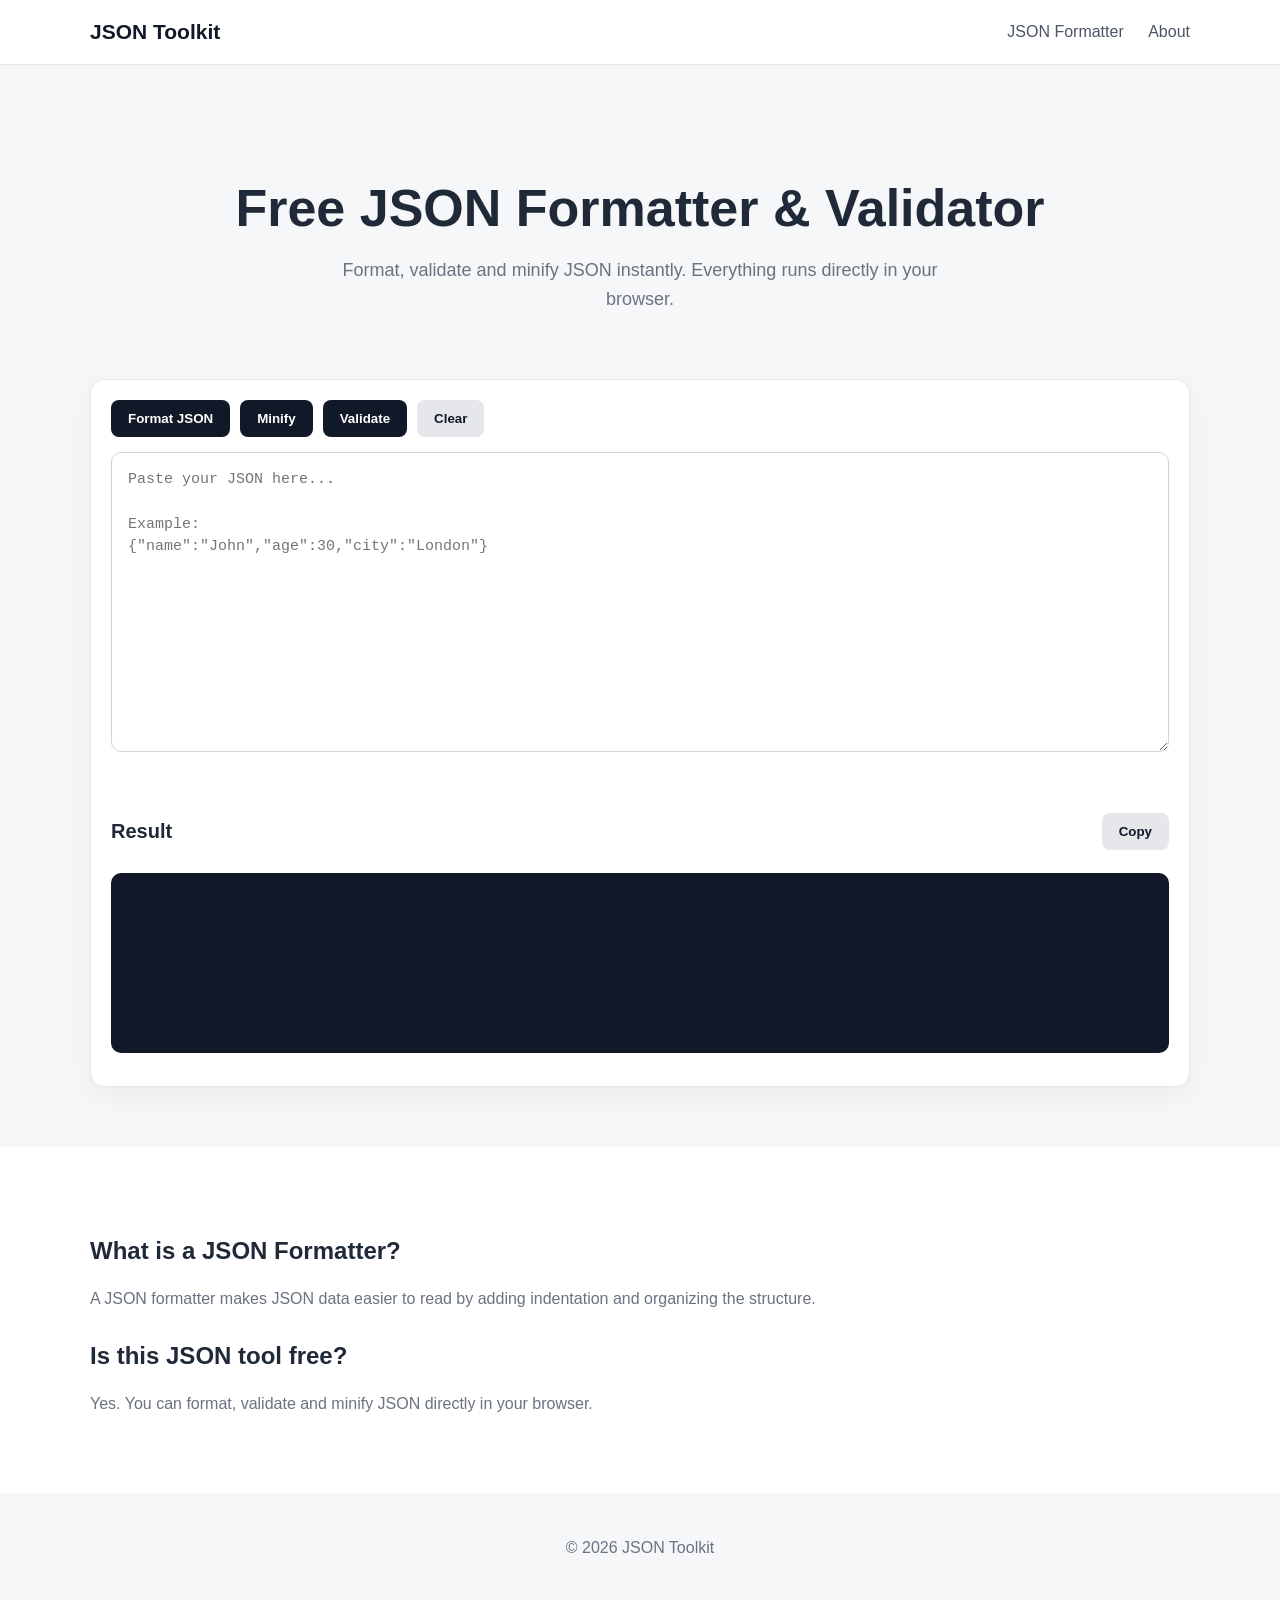
==== index.html @ 7b1dfd8b "إضافة ملفات الموقع الأساسية" ====
<!DOCTYPE html>
<html lang="en">
<head>
    <meta charset="UTF-8">
    <meta name="viewport" content="width=device-width, initial-scale=1.0">

    <title>JSON Toolkit - Format, Validate & Minify JSON</title>
    <meta name="description" content="Free online JSON formatter, validator and minifier. Format, validate and compress JSON instantly in your browser.">

    <link rel="stylesheet" href="style.css">
</head>

<body>

<header class="header">
    <div class="container nav">
        <a href="index.html" class="logo">JSON Toolkit</a>

        <nav>
            <a href="#formatter">JSON Formatter</a>
            <a href="#about">About</a>
        </nav>
    </div>
</header>

<main>

<section class="hero">
    <div class="container">
        <h1>Free JSON Formatter & Validator</h1>

        <p>
            Format, validate and minify JSON instantly.
            Everything runs directly in your browser.
        </p>
    </div>
</section>

<section id="formatter" class="tool-section">
    <div class="container">

        <div class="tool-card">

            <div class="toolbar">
                <button id="formatBtn">Format JSON</button>
                <button id="minifyBtn">Minify</button>
                <button id="validateBtn">Validate</button>
                <button id="clearBtn" class="secondary">Clear</button>
            </div>

            <textarea
                id="jsonInput"
                placeholder='Paste your JSON here...

Example:
{"name":"John","age":30,"city":"London"}'
            ></textarea>

            <div id="status" class="status"></div>

            <div class="output-header">
                <h2>Result</h2>
                <button id="copyBtn" class="secondary">Copy</button>
            </div>

            <pre id="output"></pre>

        </div>

    </div>
</section>

<section id="about" class="info-section">
    <div class="container">

        <h2>What is a JSON Formatter?</h2>

        <p>
            A JSON formatter makes JSON data easier to read by adding
            indentation and organizing the structure.
        </p>

        <h2>Is this JSON tool free?</h2>

        <p>
            Yes. You can format, validate and minify JSON directly
            in your browser.
        </p>

    </div>
</section>

</main>

<footer>
    <div class="container">
        <p>© 2026 JSON Toolkit</p>
    </div>
</footer>

<script src="script.js"></script>

</body>
</html>
---- style.css ----
* {
    box-sizing: border-box;
}

body {
    margin: 0;
    font-family: Arial, sans-serif;
    background: #f6f7f9;
    color: #1f2937;
}

.container {
    width: min(1100px, 92%);
    margin: auto;
}

.header {
    background: #ffffff;
    border-bottom: 1px solid #e5e7eb;
}

.nav {
    height: 64px;
    display: flex;
    align-items: center;
    justify-content: space-between;
}

.logo {
    font-size: 21px;
    font-weight: bold;
    color: #111827;
    text-decoration: none;
}

nav a {
    margin-left: 20px;
    color: #4b5563;
    text-decoration: none;
}

.hero {
    text-align: center;
    padding: 70px 20px 45px;
}

.hero h1 {
    font-size: clamp(32px, 5vw, 52px);
    margin-bottom: 18px;
}

.hero p {
    max-width: 650px;
    margin: auto;
    color: #6b7280;
    font-size: 18px;
    line-height: 1.6;
}

.tool-section {
    padding: 20px 0 60px;
}

.tool-card {
    background: white;
    border: 1px solid #e5e7eb;
    border-radius: 14px;
    padding: 20px;
    box-shadow: 0 8px 30px rgba(0,0,0,0.05);
}

.toolbar {
    display: flex;
    flex-wrap: wrap;
    gap: 10px;
    margin-bottom: 15px;
}

button {
    border: 0;
    border-radius: 8px;
    padding: 11px 17px;
    cursor: pointer;
    background: #111827;
    color: white;
    font-weight: 600;
}

button:hover {
    opacity: 0.85;
}

button.secondary {
    background: #e5e7eb;
    color: #111827;
}

textarea {
    width: 100%;
    min-height: 300px;
    resize: vertical;
    border: 1px solid #d1d5db;
    border-radius: 10px;
    padding: 16px;
    font-family: monospace;
    font-size: 15px;
    line-height: 1.5;
    outline: none;
}

textarea:focus {
    border-color: #6b7280;
}

.status {
    min-height: 24px;
    margin: 12px 0;
    font-weight: 600;
}

.output-header {
    display: flex;
    align-items: center;
    justify-content: space-between;
}

.output-header h2 {
    font-size: 20px;
}

pre {
    min-height: 180px;
    overflow: auto;
    background: #111827;
    color: #f9fafb;
    padding: 18px;
    border-radius: 10px;
    white-space: pre-wrap;
    word-break: break-word;
}

.info-section {
    background: white;
    padding: 60px 0;
}

.info-section h2 {
    margin-top: 30px;
}

.info-section p {
    color: #6b7280;
    line-height: 1.7;
}

footer {
    padding: 30px 0;
    text-align: center;
    color: #6b7280;
}

@media (max-width: 600px) {

    .nav {
        height: auto;
        padding: 18px 0;
        align-items: flex-start;
        gap: 15px;
    }

    nav {
        display: none;
    }

    .hero {
        padding-top: 45px;
    }

    .tool-card {
        padding: 14px;
    }

    button {
        flex: 1;
    }
}
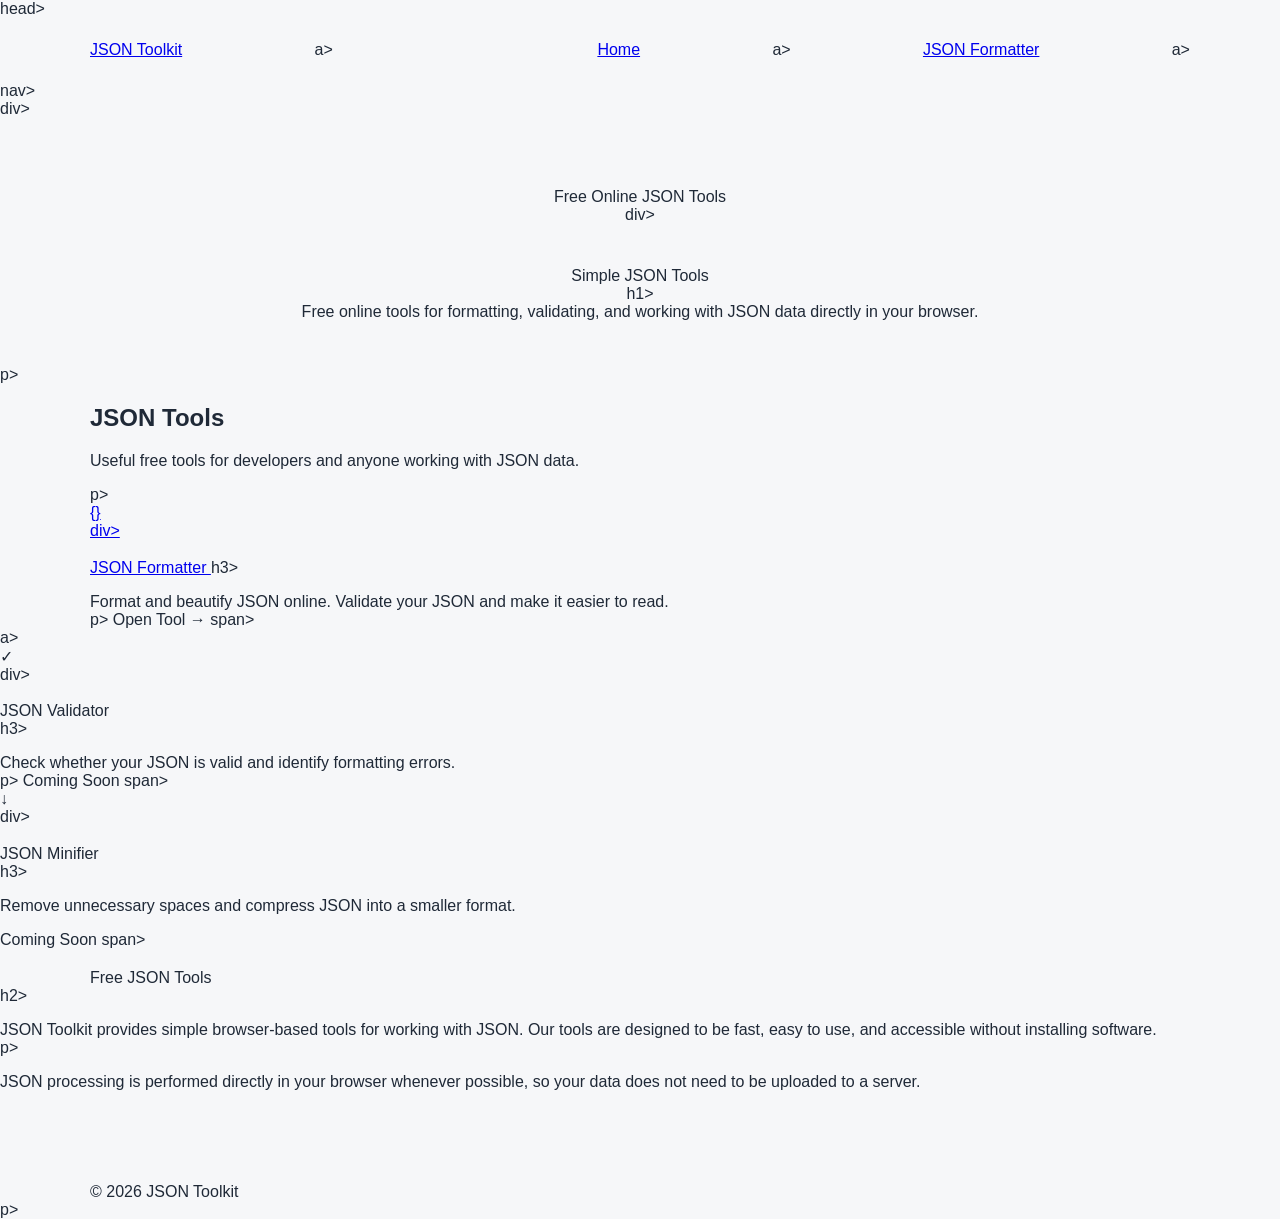
==== commit f0ec07a7: "Update index.html" ====
--- a/index.html
+++ b/index.html
@@ -1,104 +1,190 @@
 <!DOCTYPE html>
 <html lang="en">
-<head>
-    <meta charset="UTF-8">
-    <meta name="viewport" content="width=device-width, initial-scale=1.0">
+    <head></head>
+        <meta charset="UTF-8">
+            <meta name="viewport" content="width=device-width, initial-scale=1.0">
 
-    <title>JSON Toolkit - Format, Validate & Minify JSON</title>
-    <meta name="description" content="Free online JSON formatter, validator and minifier. Format, validate and compress JSON instantly in your browser.">
+        <title>JSON Toolkit - Free Online JSON Tools</title></title>
 
-    <link rel="stylesheet" href="style.css">
-</head>
+        <meta name="description"
+                      content="Free online JSON tools to format, validate, and work with JSON data directly in your browser.">
 
-<body>
+        <meta name="robots" content="index, follow">
 
-<header class="header">
-    <div class="container nav">
-        <a href="index.html" class="logo">JSON Toolkit</a>
+        <link rel="canonical"
+                      href="https://hhgg44hg-art.github.io/json-toolkit/">
 
-        <nav>
-            <a href="#formatter">JSON Formatter</a>
-            <a href="#about">About</a>
-        </nav>
-    </div>
+        <link rel="stylesheet" href="style.css">
+</html>head>
+
+<body></body>
+
+<header class="site-header">
+        <div class="container nav">
+
+                    <a class="brand" href="./">
+                                    JSON Toolkit
+                    </a>a>
+
+                    <nav></nav>
+                                <a href="./">Home</a>a>
+                        <a href="json-formatter/">JSON Formatter</a>a>
+        </div>nav>
+
+</header>div>
 </header>
 
-<main>
+<main></main>
 
 <section class="hero">
-    <div class="container">
-        <h1>Free JSON Formatter & Validator</h1>
 
-        <p>
-            Format, validate and minify JSON instantly.
-            Everything runs directly in your browser.
-        </p>
-    </div>
+        <div class="container">
+
+                    <div class="badge">
+                                    Free Online JSON Tools
+                    </div>div>
+
+                    <h1></h1>
+                                Simple JSON Tools
+        </div>h1>
+
+            <p></p>
+                        Free online tools for formatting, validating,
+                and working with JSON data directly in your browser.
+</section>p>
+
+</div>
+
 </section>
 
-<section id="formatter" class="tool-section">
-    <div class="container">
 
-        <div class="tool-card">
+<section class="tools-section">
 
-            <div class="toolbar">
-                <button id="formatBtn">Format JSON</button>
-                <button id="minifyBtn">Minify</button>
-                <button id="validateBtn">Validate</button>
-                <button id="clearBtn" class="secondary">Clear</button>
-            </div>
+        <div class="container">
 
-            <textarea
-                id="jsonInput"
-                placeholder='Paste your JSON here...
+                    <h2>JSON Tools</h2></h2>
 
-Example:
-{"name":"John","age":30,"city":"London"}'
-            ></textarea>
+                    <p class="section-description">
+                                    Useful free tools for developers and anyone
+                                    working with JSON data.
+                    </p>p>
 
-            <div id="status" class="status"></div>
+                    <div class="tools-grid">
 
-            <div class="output-header">
-                <h2>Result</h2>
-                <button id="copyBtn" class="secondary">Copy</button>
-            </div>
+                                    <a class="tool-link" href="json-formatter/">
 
-            <pre id="output"></pre>
+                                                        <div class="tool-icon">
+                                                                                {}
+                                                        </div>div>
 
-        </div>
+                                                        <h3></h3>
+                                                                            JSON Formatter
+                                    </a>h3>
 
-    </div>
+                                        <p></p>
+                                                            Format and beautify JSON online.
+                                            Validate your JSON and make it easier to read.
+                    </div>p>
+
+                            <span class="tool-button">
+                                                    Open Tool →
+                            </span>span>
+
+        </div>a>
+
+
+                <div class="tool-link disabled">
+
+                                    <div class="tool-icon">
+                                                            ✓
+                                    </div>div>
+
+                                    <h3></h3>
+                                                        JSON Validator
+                </div>h3>
+
+                    <p></p>
+                                        Check whether your JSON is valid
+                        and identify formatting errors.
+</section>p>
+
+                <span class="coming-soon">
+                                        Coming Soon
+                </span>span>
+
+</div>
+
+
+            <div class="tool-link disabled">
+
+                                <div class="tool-icon">
+                                                        ↓
+                                </div>div>
+
+                                <h3></h3>
+                                                    JSON Minifier
+            </div>h3>
+
+                            <p></p>
+                                                Remove unnecessary spaces and
+                                                                    compress JSON into a smaller format.
+</p>
+
+                <span class="coming-soon">
+                                        Coming Soon
+                </span>span>
+
+</div>
+
+</div>
+
+</div>
+
 </section>
 
-<section id="about" class="info-section">
-    <div class="container">
 
-        <h2>What is a JSON Formatter?</h2>
+<section class="about-section">
 
-        <p>
-            A JSON formatter makes JSON data easier to read by adding
-            indentation and organizing the structure.
-        </p>
+        <div class="container">
 
-        <h2>Is this JSON tool free?</h2>
+                    <h2></h2>
+                                Free JSON Tools
+        </div>h2>
 
-        <p>
-            Yes. You can format, validate and minify JSON directly
-            in your browser.
-        </p>
+            <p></p>
+                        JSON Toolkit provides simple browser-based tools
+                for working with JSON. Our tools are designed to
+                be fast, easy to use, and accessible without
+                installing software.
+</section>p>
 
-    </div>
+        <p></p>
+                    JSON processing is performed directly in your
+                                browser whenever possible, so your data does not
+                                            need to be uploaded to a server.
+</p>
+
+</div>
+
 </section>
 
 </main>
 
-<footer>
+
+<footer></footer>
+
     <div class="container">
-        <p>© 2026 JSON Toolkit</p>
-    </div>
+
+                <p></p>
+                            © 2026 JSON Toolkit
+    </div>p>
+
+</div>
+
 </footer>
+
 
 <script src="script.js"></script>
 
 </body>
-</html>+</html>
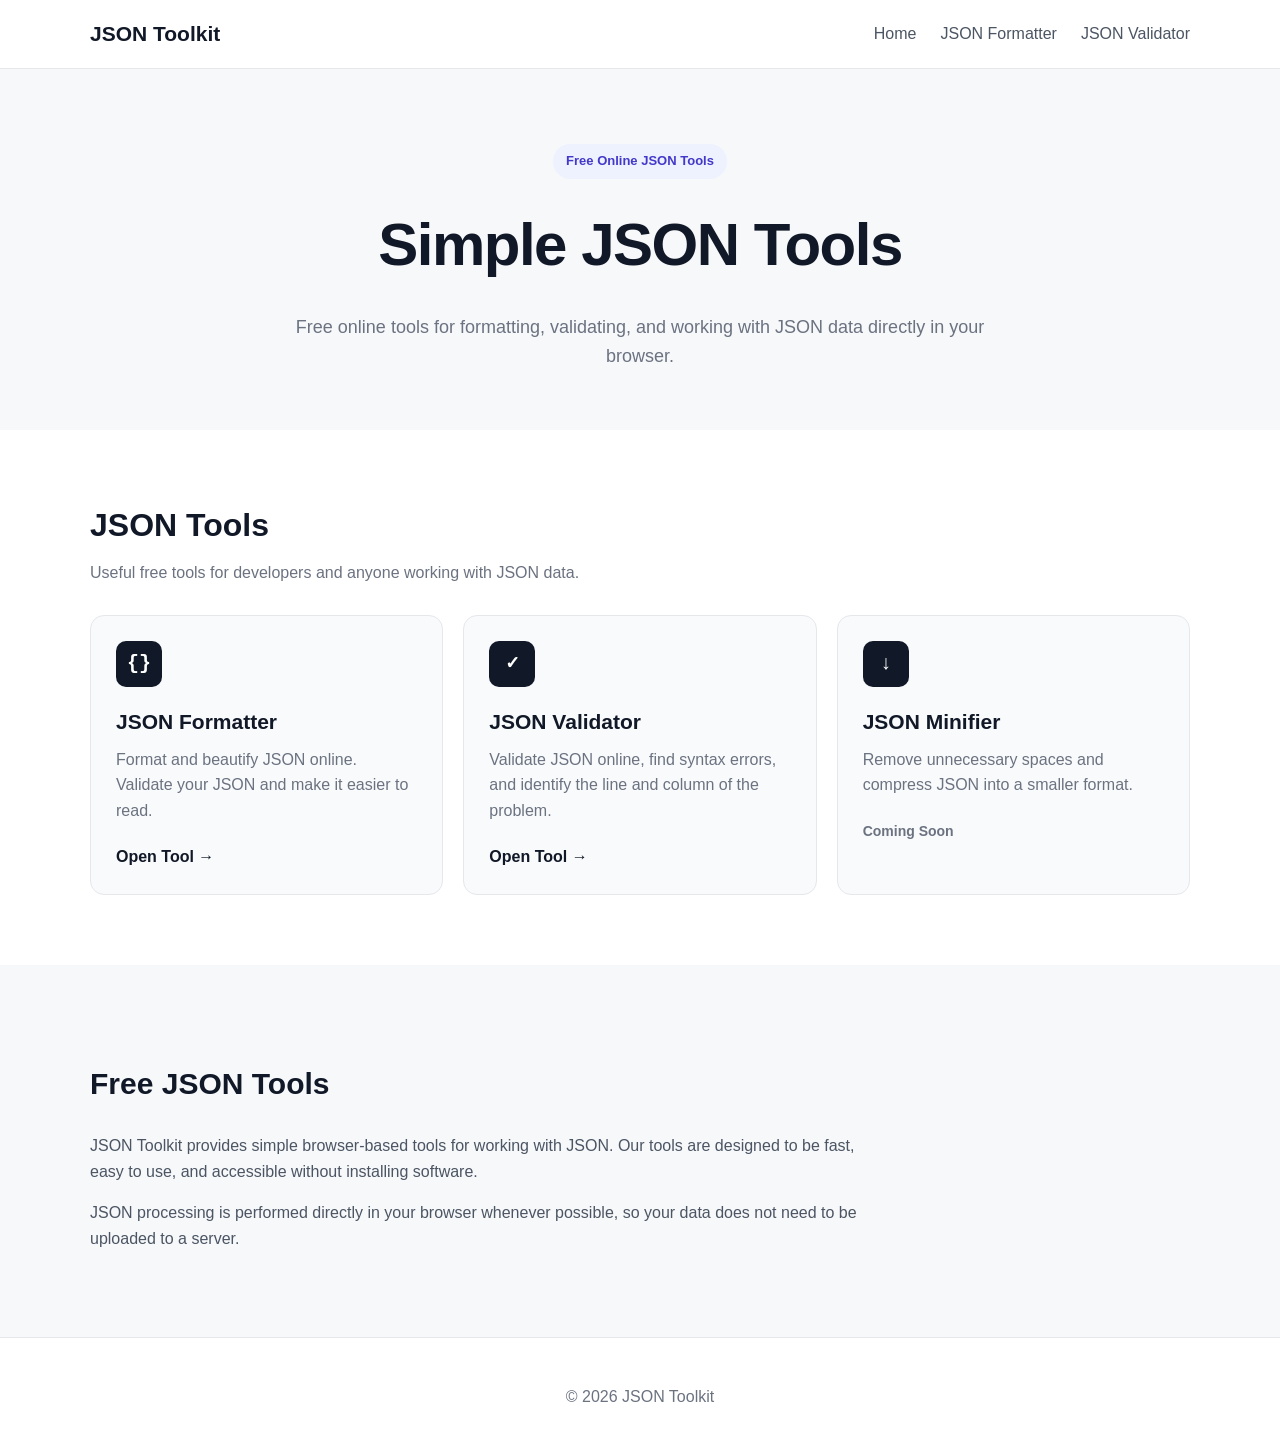
==== commit 2e6e3065: "index.html" ====
--- a/index.html
+++ b/index.html
@@ -1,185 +1,200 @@
 <!DOCTYPE html>
 <html lang="en">
-    <head></head>
-        <meta charset="UTF-8">
-            <meta name="viewport" content="width=device-width, initial-scale=1.0">
-
-        <title>JSON Toolkit - Free Online JSON Tools</title></title>
-
-        <meta name="description"
-                      content="Free online JSON tools to format, validate, and work with JSON data directly in your browser.">
-
-        <meta name="robots" content="index, follow">
-
-        <link rel="canonical"
-                      href="https://hhgg44hg-art.github.io/json-toolkit/">
-
-        <link rel="stylesheet" href="style.css">
-</html>head>
-
-<body></body>
+<head>
+    <meta charset="UTF-8">
+    <meta name="viewport" content="width=device-width, initial-scale=1.0">
+
+    <title>JSON Toolkit - Free Online JSON Tools</title>
+
+    <meta name="description"
+          content="Free online JSON tools to format, validate, and work with JSON data directly in your browser.">
+
+    <meta name="robots" content="index, follow">
+
+    <link rel="canonical"
+          href="https://hhgg44hg-art.github.io/json-toolkit/">
+
+    <link rel="stylesheet" href="style.css">
+</head>
+
+<body>
 
 <header class="site-header">
-        <div class="container nav">
-
-                    <a class="brand" href="./">
-                                    JSON Toolkit
-                    </a>a>
-
-                    <nav></nav>
-                                <a href="./">Home</a>a>
-                        <a href="json-formatter/">JSON Formatter</a>a>
-        </div>nav>
-
-</header>div>
+
+    <div class="container nav">
+
+        <a class="brand" href="./">
+            JSON Toolkit
+        </a>
+
+        <nav>
+            <a href="./">Home</a>
+            <a href="json-formatter/">JSON Formatter</a>
+            <a href="json-validator/">JSON Validator</a>
+        </nav>
+
+    </div>
+
 </header>
 
-<main></main>
+
+<main>
 
 <section class="hero">
 
-        <div class="container">
-
-                    <div class="badge">
-                                    Free Online JSON Tools
-                    </div>div>
-
-                    <h1></h1>
-                                Simple JSON Tools
-        </div>h1>
-
-            <p></p>
-                        Free online tools for formatting, validating,
-                and working with JSON data directly in your browser.
-</section>p>
-
-</div>
+    <div class="container">
+
+        <div class="badge">
+            Free Online JSON Tools
+        </div>
+
+        <h1>
+            Simple JSON Tools
+        </h1>
+
+        <p>
+            Free online tools for formatting, validating,
+            and working with JSON data directly in your browser.
+        </p>
+
+    </div>
 
 </section>
 
 
 <section class="tools-section">
 
-        <div class="container">
-
-                    <h2>JSON Tools</h2></h2>
-
-                    <p class="section-description">
-                                    Useful free tools for developers and anyone
-                                    working with JSON data.
-                    </p>p>
-
-                    <div class="tools-grid">
-
-                                    <a class="tool-link" href="json-formatter/">
-
-                                                        <div class="tool-icon">
-                                                                                {}
-                                                        </div>div>
-
-                                                        <h3></h3>
-                                                                            JSON Formatter
-                                    </a>h3>
-
-                                        <p></p>
-                                                            Format and beautify JSON online.
-                                            Validate your JSON and make it easier to read.
-                    </div>p>
-
-                            <span class="tool-button">
-                                                    Open Tool →
-                            </span>span>
-
-        </div>a>
-
-
-                <div class="tool-link disabled">
-
-                                    <div class="tool-icon">
-                                                            ✓
-                                    </div>div>
-
-                                    <h3></h3>
-                                                        JSON Validator
-                </div>h3>
-
-                    <p></p>
-                                        Check whether your JSON is valid
-                        and identify formatting errors.
-</section>p>
+    <div class="container">
+
+        <h2>
+            JSON Tools
+        </h2>
+
+        <p class="section-description">
+            Useful free tools for developers and anyone
+            working with JSON data.
+        </p>
+
+
+        <div class="tools-grid">
+
+
+            <!-- JSON Formatter -->
+
+            <a class="tool-link" href="json-formatter/">
+
+                <div class="tool-icon">
+                    {}
+                </div>
+
+                <h3>
+                    JSON Formatter
+                </h3>
+
+                <p>
+                    Format and beautify JSON online.
+                    Validate your JSON and make it easier to read.
+                </p>
+
+                <span class="tool-button">
+                    Open Tool →
+                </span>
+
+            </a>
+
+
+            <!-- JSON Validator -->
+
+            <a class="tool-link" href="json-validator/">
+
+                <div class="tool-icon">
+                    ✓
+                </div>
+
+                <h3>
+                    JSON Validator
+                </h3>
+
+                <p>
+                    Validate JSON online, find syntax errors,
+                    and identify the line and column of the problem.
+                </p>
+
+                <span class="tool-button">
+                    Open Tool →
+                </span>
+
+            </a>
+
+
+            <!-- JSON Minifier -->
+
+            <div class="tool-link disabled">
+
+                <div class="tool-icon">
+                    ↓
+                </div>
+
+                <h3>
+                    JSON Minifier
+                </h3>
+
+                <p>
+                    Remove unnecessary spaces and
+                    compress JSON into a smaller format.
+                </p>
 
                 <span class="coming-soon">
-                                        Coming Soon
-                </span>span>
-
-</div>
-
-
-            <div class="tool-link disabled">
-
-                                <div class="tool-icon">
-                                                        ↓
-                                </div>div>
-
-                                <h3></h3>
-                                                    JSON Minifier
-            </div>h3>
-
-                            <p></p>
-                                                Remove unnecessary spaces and
-                                                                    compress JSON into a smaller format.
-</p>
-
-                <span class="coming-soon">
-                                        Coming Soon
-                </span>span>
-
-</div>
-
-</div>
-
-</div>
+                    Coming Soon
+                </span>
+
+            </div>
+
+
+        </div>
+
+    </div>
 
 </section>
 
 
 <section class="about-section">
 
-        <div class="container">
-
-                    <h2></h2>
-                                Free JSON Tools
-        </div>h2>
-
-            <p></p>
-                        JSON Toolkit provides simple browser-based tools
-                for working with JSON. Our tools are designed to
-                be fast, easy to use, and accessible without
-                installing software.
-</section>p>
-
-        <p></p>
-                    JSON processing is performed directly in your
-                                browser whenever possible, so your data does not
-                                            need to be uploaded to a server.
-</p>
-
-</div>
+    <div class="container">
+
+        <h2>
+            Free JSON Tools
+        </h2>
+
+        <p>
+            JSON Toolkit provides simple browser-based tools
+            for working with JSON. Our tools are designed to
+            be fast, easy to use, and accessible without
+            installing software.
+        </p>
+
+        <p>
+            JSON processing is performed directly in your
+            browser whenever possible, so your data does not
+            need to be uploaded to a server.
+        </p>
+
+    </div>
 
 </section>
 
 </main>
 
 
-<footer></footer>
-
-    <div class="container">
-
-                <p></p>
-                            © 2026 JSON Toolkit
-    </div>p>
-
-</div>
+<footer>
+
+    <div class="container">
+
+        <p>
+            © 2026 JSON Toolkit
+        </p>
+
+    </div>
 
 </footer>
 
--- a/style.css
+++ b/style.css
@@ -1,186 +1,229 @@
 * {
-    box-sizing: border-box;
+        box-sizing: border-box;
 }
 
 body {
-    margin: 0;
-    font-family: Arial, sans-serif;
-    background: #f6f7f9;
-    color: #1f2937;
+        margin: 0;
+        font-family: Arial, Helvetica, sans-serif;
+        background: #f7f8fa;
+        color: #111827;
+        line-height: 1.6;
 }
 
 .container {
-    width: min(1100px, 92%);
-    margin: auto;
-}
-
-.header {
-    background: #ffffff;
-    border-bottom: 1px solid #e5e7eb;
+        width: min(1100px, 92%);
+        margin: auto;
+}
+
+
+/* Header */
+
+.site-header {
+        background: #ffffff;
+        border-bottom: 1px solid #e5e7eb;
 }
 
 .nav {
-    height: 64px;
+        min-height: 68px;
+        display: flex;
+        align-items: center;
+        justify-content: space-between;
+}
+
+.brand {
+        color: #111827;
+        text-decoration: none;
+        font-size: 21px;
+        font-weight: 700;
+}
+
+nav {
+        display: flex;
+        gap: 24px;
+}
+
+nav a {
+        color: #4b5563;
+        text-decoration: none;
+}
+
+nav a:hover {
+        color: #111827;
+}
+
+
+/* Hero */
+
+.hero {
+        text-align: center;
+        padding: 75px 20px 60px;
+}
+
+.badge {
+        display: inline-block;
+        padding: 7px 13px;
+        border-radius: 999px;
+        background: #eef2ff;
+        color: #4338ca;
+        font-size: 13px;
+        font-weight: 700;
+        margin-bottom: 18px;
+}
+
+.hero h1 {
+        margin: 0;
+        font-size: clamp(38px, 6vw, 60px);
+        letter-spacing: -1.5px;
+}
+
+.hero p {
+        max-width: 700px;
+        margin: 20px auto 0;
+        color: #6b7280;
+        font-size: 18px;
+}
+
+
+/* Tools */
+
+.tools-section {
+        padding: 70px 0;
+        background: #ffffff;
+}
+
+.tools-section h2 {
+        margin: 0 0 8px;
+        font-size: 32px;
+}
+
+.section-description {
+        margin: 0 0 30px;
+        color: #6b7280;
+}
+
+.tools-grid {
+        display: grid;
+        grid-template-columns: repeat(auto-fit, minmax(250px, 1fr));
+        gap: 20px;
+}
+
+.tool-link {
+        display: block;
+        padding: 25px;
+        background: #f9fafb;
+        border: 1px solid #e5e7eb;
+        border-radius: 14px;
+        text-decoration: none;
+        color: #111827;
+        transition: transform 0.2s ease,
+                            box-shadow 0.2s ease;
+}
+
+.tool-link:not(.disabled):hover {
+        transform: translateY(-4px);
+        box-shadow: 0 12px 30px rgba(0,0,0,0.08);
+}
+
+.tool-icon {
+        width: 46px;
+        height: 46px;
+
     display: flex;
-    align-items: center;
-    justify-content: space-between;
-}
-
-.logo {
-    font-size: 21px;
-    font-weight: bold;
-    color: #111827;
-    text-decoration: none;
-}
-
-nav a {
-    margin-left: 20px;
-    color: #4b5563;
-    text-decoration: none;
-}
-
-.hero {
-    text-align: center;
-    padding: 70px 20px 45px;
-}
-
-.hero h1 {
-    font-size: clamp(32px, 5vw, 52px);
+        align-items: center;
+        justify-content: center;
+
+    border-radius: 10px;
+
+    background: #111827;
+        color: #ffffff;
+
+    font-family: monospace;
+        font-size: 20px;
+        font-weight: 700;
+
     margin-bottom: 18px;
 }
 
-.hero p {
-    max-width: 650px;
-    margin: auto;
-    color: #6b7280;
-    font-size: 18px;
-    line-height: 1.6;
-}
-
-.tool-section {
-    padding: 20px 0 60px;
-}
-
-.tool-card {
-    background: white;
-    border: 1px solid #e5e7eb;
-    border-radius: 14px;
-    padding: 20px;
-    box-shadow: 0 8px 30px rgba(0,0,0,0.05);
-}
-
-.toolbar {
-    display: flex;
-    flex-wrap: wrap;
-    gap: 10px;
-    margin-bottom: 15px;
-}
-
-button {
-    border: 0;
-    border-radius: 8px;
-    padding: 11px 17px;
-    cursor: pointer;
-    background: #111827;
-    color: white;
-    font-weight: 600;
-}
-
-button:hover {
-    opacity: 0.85;
-}
-
-button.secondary {
-    background: #e5e7eb;
-    color: #111827;
-}
-
-textarea {
-    width: 100%;
-    min-height: 300px;
-    resize: vertical;
-    border: 1px solid #d1d5db;
-    border-radius: 10px;
-    padding: 16px;
-    font-family: monospace;
-    font-size: 15px;
-    line-height: 1.5;
-    outline: none;
-}
-
-textarea:focus {
-    border-color: #6b7280;
-}
-
-.status {
-    min-height: 24px;
-    margin: 12px 0;
-    font-weight: 600;
-}
-
-.output-header {
-    display: flex;
-    align-items: center;
-    justify-content: space-between;
-}
-
-.output-header h2 {
-    font-size: 20px;
-}
-
-pre {
-    min-height: 180px;
-    overflow: auto;
-    background: #111827;
-    color: #f9fafb;
-    padding: 18px;
-    border-radius: 10px;
-    white-space: pre-wrap;
-    word-break: break-word;
-}
-
-.info-section {
-    background: white;
-    padding: 60px 0;
-}
-
-.info-section h2 {
-    margin-top: 30px;
-}
-
-.info-section p {
-    color: #6b7280;
-    line-height: 1.7;
-}
+.tool-link h3 {
+        margin: 0 0 8px;
+        font-size: 21px;
+}
+
+.tool-link p {
+        margin: 0 0 20px;
+        color: #6b7280;
+}
+
+.tool-button {
+        display: inline-block;
+        color: #111827;
+        font-weight: 700;
+}
+
+.disabled {
+        cursor: default;
+}
+
+.coming-soon {
+        display: inline-block;
+        color: #6b7280;
+        font-size: 14px;
+        font-weight: 700;
+}
+
+
+/* About */
+
+.about-section {
+        padding: 70px 0;
+}
+
+.about-section h2 {
+        font-size: 30px;
+}
+
+.about-section p {
+        color: #4b5563;
+        max-width: 800px;
+}
+
+
+/* Footer */
 
 footer {
-    padding: 30px 0;
-    text-align: center;
-    color: #6b7280;
-}
-
-@media (max-width: 600px) {
+        padding: 30px 0;
+        text-align: center;
+        color: #6b7280;
+        border-top: 1px solid #e5e7eb;
+        background: #ffffff;
+}
+
+
+/* Mobile */
+
+@media (max-width: 700px) {
 
     .nav {
-        height: auto;
-        padding: 18px 0;
-        align-items: flex-start;
-        gap: 15px;
+                padding: 16px 0;
     }
 
     nav {
-        display: none;
+                display: none;
     }
 
     .hero {
-        padding-top: 45px;
-    }
-
-    .tool-card {
-        padding: 14px;
-    }
-
-    button {
-        flex: 1;
-    }
-}+                padding-top: 55px;
+    }
+
+    .hero h1 {
+                font-size: 42px;
+    }
+
+    .tools-section {
+                padding: 50px 0;
+    }
+
+    .tools-grid {
+                grid-template-columns: 1fr;
+    }
+}
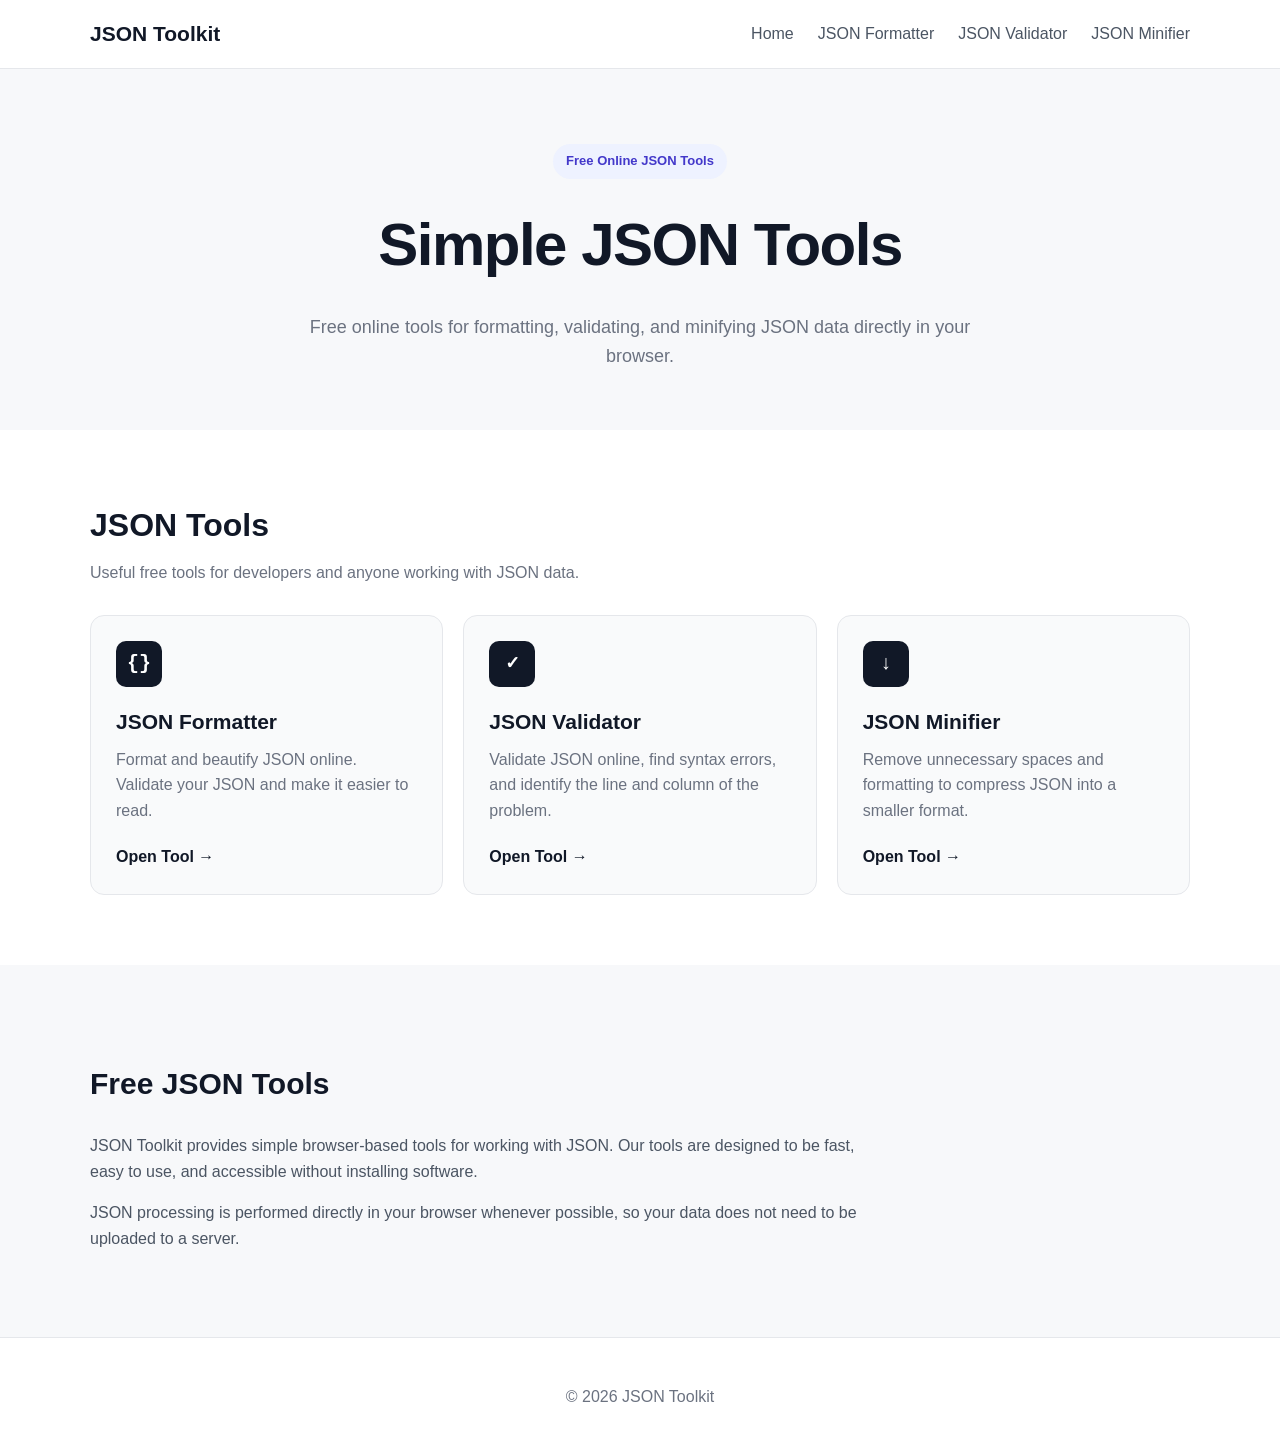
==== commit 750827df: "index.html" ====
--- a/index.html
+++ b/index.html
@@ -7,7 +7,7 @@
     <title>JSON Toolkit - Free Online JSON Tools</title>
 
     <meta name="description"
-          content="Free online JSON tools to format, validate, and work with JSON data directly in your browser.">
+          content="Free online JSON tools to format, validate, and minify JSON data directly in your browser.">
 
     <meta name="robots" content="index, follow">
 
@@ -31,6 +31,7 @@
             <a href="./">Home</a>
             <a href="json-formatter/">JSON Formatter</a>
             <a href="json-validator/">JSON Validator</a>
+            <a href="json-minifier/">JSON Minifier</a>
         </nav>
 
     </div>
@@ -54,7 +55,7 @@
 
         <p>
             Free online tools for formatting, validating,
-            and working with JSON data directly in your browser.
+            and minifying JSON data directly in your browser.
         </p>
 
     </div>
@@ -129,7 +130,7 @@
 
             <!-- JSON Minifier -->
 
-            <div class="tool-link disabled">
+            <a class="tool-link" href="json-minifier/">
 
                 <div class="tool-icon">
                     ↓
@@ -140,15 +141,15 @@
                 </h3>
 
                 <p>
-                    Remove unnecessary spaces and
-                    compress JSON into a smaller format.
+                    Remove unnecessary spaces and formatting
+                    to compress JSON into a smaller format.
                 </p>
 
-                <span class="coming-soon">
-                    Coming Soon
+                <span class="tool-button">
+                    Open Tool →
                 </span>
 
-            </div>
+            </a>
 
 
         </div>
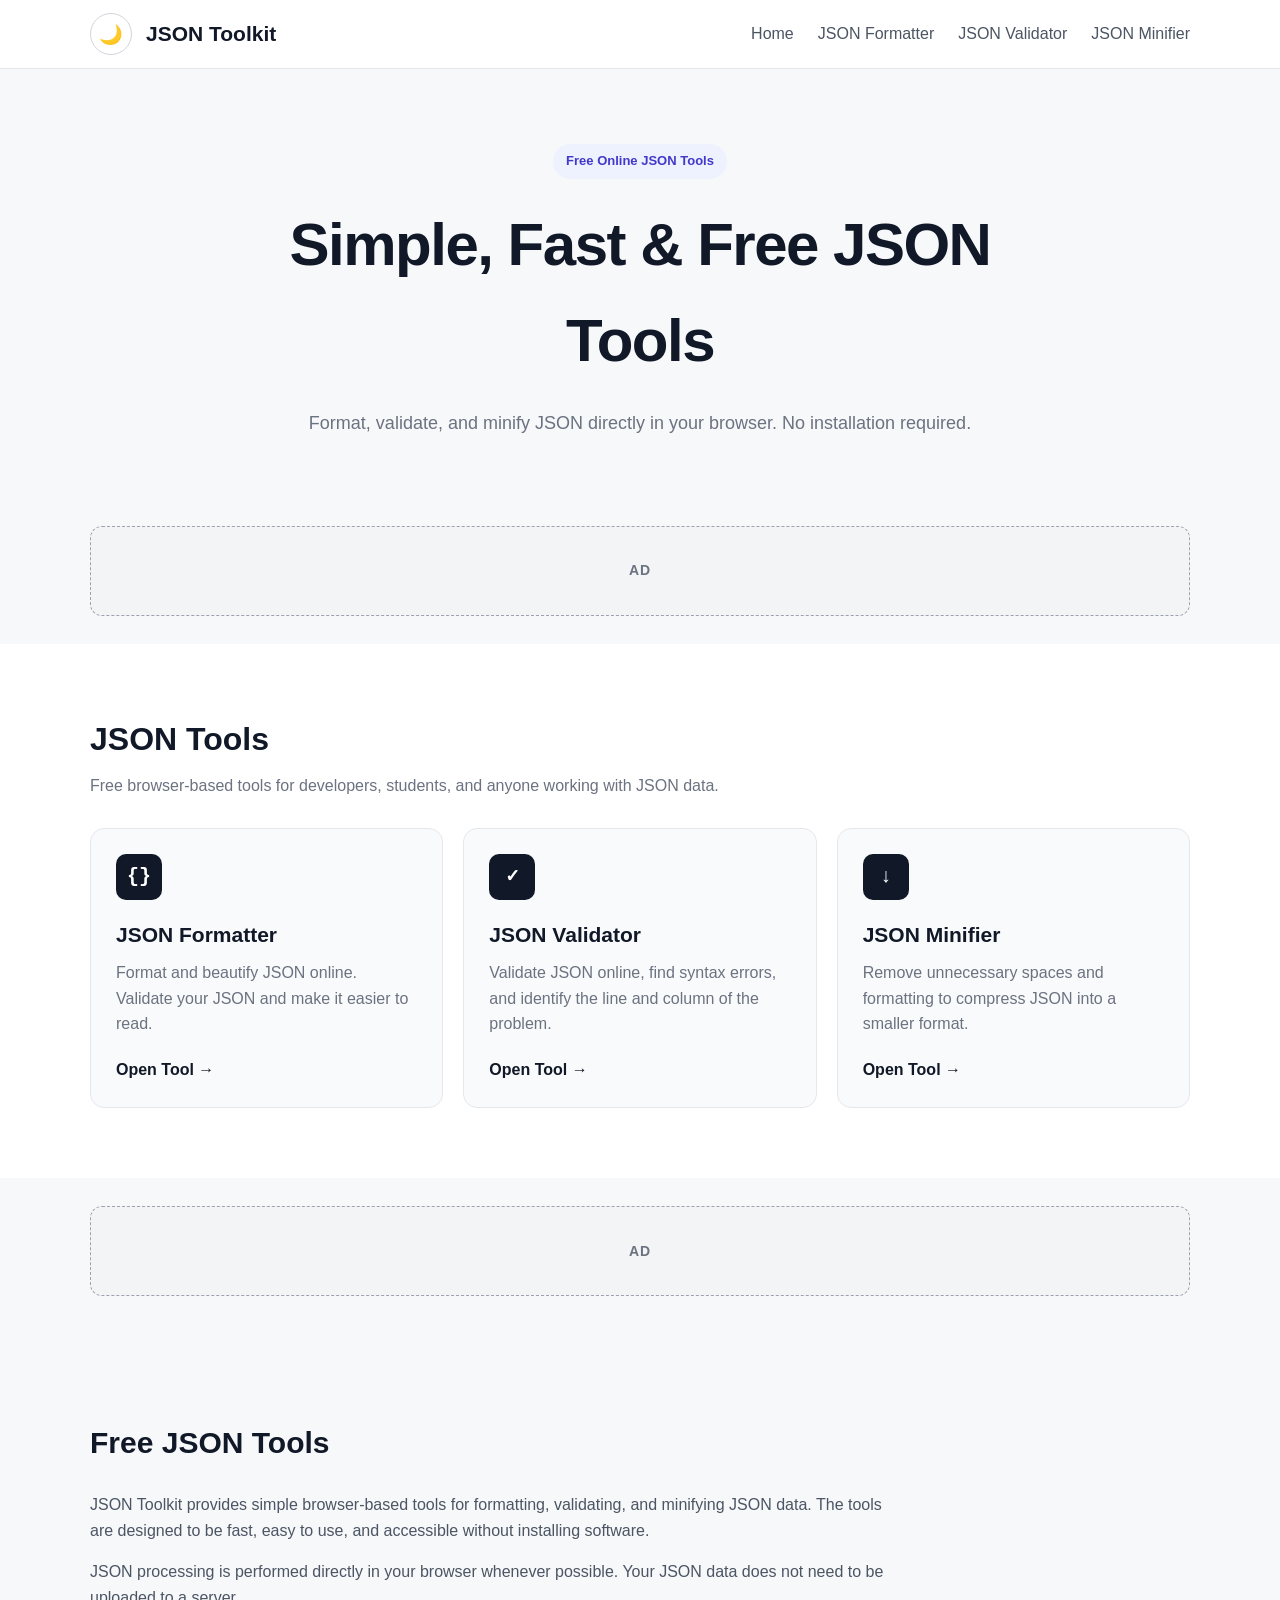
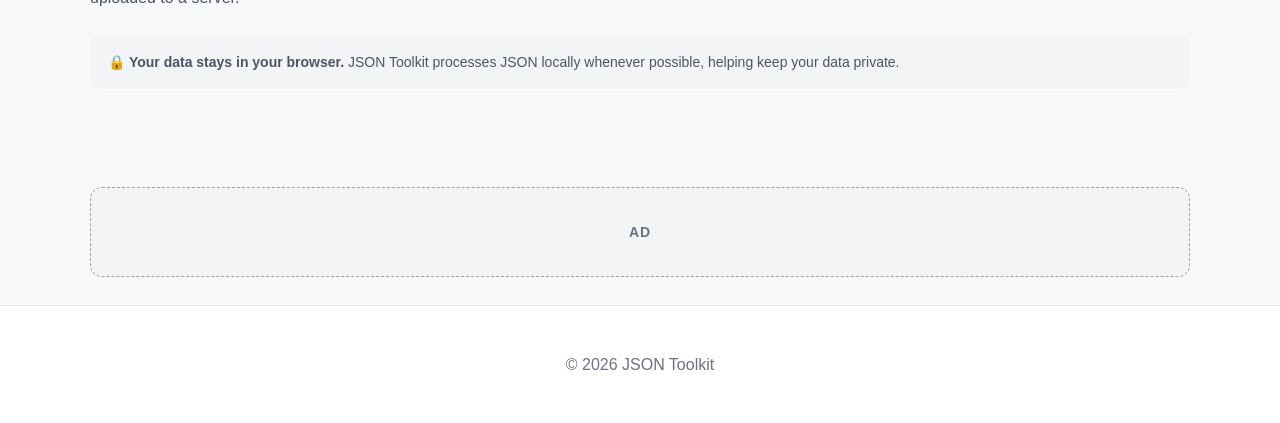
==== commit a1894a78: "index.html" ====
--- a/index.html
+++ b/index.html
@@ -1,206 +1,639 @@
-<!DOCTYPE html>
-<html lang="en">
-<head>
-    <meta charset="UTF-8">
-    <meta name="viewport" content="width=device-width, initial-scale=1.0">
-
-    <title>JSON Toolkit - Free Online JSON Tools</title>
-
-    <meta name="description"
-          content="Free online JSON tools to format, validate, and minify JSON data directly in your browser.">
-
-    <meta name="robots" content="index, follow">
-
-    <link rel="canonical"
-          href="https://hhgg44hg-art.github.io/json-toolkit/">
-
-    <link rel="stylesheet" href="style.css">
-</head>
-
-<body>
-
-<header class="site-header">
-
-    <div class="container nav">
-
-        <a class="brand" href="./">
+<!DOCTYPE html><html lang="en"><head><meta charset="UTF-8">
+
+<meta name="viewport"
+      content="width=device-width, initial-scale=1.0">
+
+<title>
+    JSON Toolkit - Free Online JSON Formatter, Validator & Minifier
+</title>
+
+<meta name="description"
+      content="Free online JSON tools to format, validate, and minify JSON. Fast, simple, secure, and processed directly in your browser.">
+
+<meta name="robots"
+      content="index, follow">
+
+<link rel="canonical"
+      href="https://hhgg44hg-art.github.io/json-toolkit/">
+
+<meta property="og:title"
+      content="JSON Toolkit - Free Online JSON Tools">
+
+<meta property="og:description"
+      content="Format, validate, and minify JSON online for free. Your data is processed directly in your browser.">
+
+<meta property="og:type"
+      content="website">
+
+<meta property="og:url"
+      content="https://hhgg44hg-art.github.io/json-toolkit/">
+
+<meta name="theme-color"
+      content="#111827">
+
+<link rel="stylesheet"
+      href="style.css">
+
+
+<!-- Additional homepage styles -->
+
+<style>
+
+    /* =========================
+       AD PLACEHOLDERS
+    ========================= */
+
+    .ad-placeholder {
+        width: 100%;
+        min-height: 90px;
+
+        display: flex;
+        align-items: center;
+        justify-content: center;
+
+        margin: 28px auto;
+
+        border: 1px dashed #9ca3af;
+        border-radius: 12px;
+
+        background: #f3f4f6;
+
+        color: #6b7280;
+
+        font-size: 14px;
+        font-weight: 700;
+        letter-spacing: 1px;
+
+        transition:
+            background 0.25s ease,
+            color 0.25s ease,
+            border-color 0.25s ease;
+    }
+
+
+    /* =========================
+       DARK MODE BUTTON
+    ========================= */
+
+    .theme-toggle {
+        width: 42px;
+        height: 42px;
+
+        display: flex;
+        align-items: center;
+        justify-content: center;
+
+        border: 1px solid #d1d5db;
+        border-radius: 50%;
+
+        background: #ffffff;
+        color: #111827;
+
+        cursor: pointer;
+
+        font-size: 19px;
+
+        transition:
+            background 0.2s ease,
+            color 0.2s ease,
+            transform 0.2s ease;
+    }
+
+    .theme-toggle:hover {
+        transform: translateY(-2px);
+    }
+
+
+    /* Header layout */
+
+    .nav {
+        gap: 20px;
+    }
+
+    .nav-left {
+        display: flex;
+        align-items: center;
+        gap: 14px;
+    }
+
+
+    /* Hero improvement */
+
+    .hero {
+        position: relative;
+    }
+
+    .hero h1 {
+        max-width: 850px;
+        margin-left: auto;
+        margin-right: auto;
+    }
+
+    .hero p {
+        max-width: 720px;
+    }
+
+
+    /* Tool cards */
+
+    .tool-link {
+        transition:
+            transform 0.2s ease,
+            box-shadow 0.2s ease;
+    }
+
+    .tool-link:hover {
+        transform: translateY(-4px);
+    }
+
+
+    /* Privacy note */
+
+    .privacy-note {
+        margin-top: 24px;
+
+        padding: 16px 18px;
+
+        border-radius: 10px;
+
+        background: #f3f4f6;
+
+        color: #4b5563;
+
+        font-size: 14px;
+    }
+
+
+    /* =========================
+       DARK MODE
+    ========================= */
+
+    body.dark-mode {
+        background: #0f172a;
+        color: #e5e7eb;
+    }
+
+    body.dark-mode .site-header {
+        background: #111827;
+        border-color: #1f2937;
+    }
+
+    body.dark-mode .brand {
+        color: #f9fafb;
+    }
+
+    body.dark-mode nav a {
+        color: #cbd5e1;
+    }
+
+    body.dark-mode nav a:hover {
+        color: #ffffff;
+    }
+
+    body.dark-mode .theme-toggle {
+        background: #1f2937;
+        border-color: #374151;
+        color: #f9fafb;
+    }
+
+    body.dark-mode .hero h1,
+    body.dark-mode .hero h2,
+    body.dark-mode .tools-section h2,
+    body.dark-mode .about-section h2 {
+        color: #f9fafb;
+    }
+
+    body.dark-mode .hero p,
+    body.dark-mode .section-description,
+    body.dark-mode .about-section p {
+        color: #cbd5e1;
+    }
+
+    body.dark-mode .badge {
+        background: #1e293b;
+        color: #a5b4fc;
+    }
+
+    body.dark-mode .tool-link {
+        background: #111827;
+        border-color: #374151;
+    }
+
+    body.dark-mode .tool-link h3 {
+        color: #f9fafb;
+    }
+
+    body.dark-mode .tool-link p {
+        color: #cbd5e1;
+    }
+
+    body.dark-mode .tool-button {
+        color: #a5b4fc;
+    }
+
+    body.dark-mode .about-section {
+        background: #111827;
+    }
+
+    body.dark-mode .privacy-note {
+        background: #1f2937;
+        color: #cbd5e1;
+    }
+
+    body.dark-mode footer {
+        background: #0b1120;
+        color: #94a3b8;
+    }
+
+    body.dark-mode .ad-placeholder {
+        background: #1f2937;
+        border-color: #475569;
+        color: #94a3b8;
+    }
+
+
+    /* =========================
+       MOBILE
+    ========================= */
+
+    @media (max-width: 700px) {
+
+        .nav {
+            align-items: center;
+        }
+
+        .nav-left {
+            gap: 10px;
+        }
+
+        .theme-toggle {
+            width: 38px;
+            height: 38px;
+        }
+
+        .hero {
+            padding-left: 18px;
+            padding-right: 18px;
+        }
+
+        .ad-placeholder {
+            min-height: 75px;
+        }
+
+    }
+
+</style>
+
+</head><body><header class="site-header"><div class="container nav">
+
+
+    <!-- Top-left controls -->
+
+    <div class="nav-left">
+
+        <button
+            id="themeToggle"
+            class="theme-toggle"
+            type="button"
+            aria-label="Toggle dark mode"
+            title="Toggle dark mode">
+
+            🌙
+
+        </button>
+
+
+        <a class="brand"
+           href="./">
+
             JSON Toolkit
-        </a>
-
-        <nav>
-            <a href="./">Home</a>
-            <a href="json-formatter/">JSON Formatter</a>
-            <a href="json-validator/">JSON Validator</a>
-            <a href="json-minifier/">JSON Minifier</a>
-        </nav>
+
+        </a>
 
     </div>
 
-</header>
-
-
-<main>
-
-<section class="hero">
-
-    <div class="container">
-
-        <div class="badge">
-            Free Online JSON Tools
-        </div>
-
-        <h1>
-            Simple JSON Tools
-        </h1>
-
-        <p>
-            Free online tools for formatting, validating,
-            and minifying JSON data directly in your browser.
-        </p>
+
+    <nav>
+
+        <a href="./">
+            Home
+        </a>
+
+        <a href="json-formatter/">
+            JSON Formatter
+        </a>
+
+        <a href="json-validator/">
+            JSON Validator
+        </a>
+
+        <a href="json-minifier/">
+            JSON Minifier
+        </a>
+
+    </nav>
+
+
+</div>
+
+</header><main><!-- HERO --><section class="hero"><div class="container">
+
+
+    <div class="badge">
+
+        Free Online JSON Tools
 
     </div>
 
-</section>
-
-
-<section class="tools-section">
-
-    <div class="container">
-
-        <h2>
-            JSON Tools
-        </h2>
-
-        <p class="section-description">
-            Useful free tools for developers and anyone
-            working with JSON data.
-        </p>
-
-
-        <div class="tools-grid">
-
-
-            <!-- JSON Formatter -->
-
-            <a class="tool-link" href="json-formatter/">
-
-                <div class="tool-icon">
-                    {}
-                </div>
-
-                <h3>
-                    JSON Formatter
-                </h3>
-
-                <p>
-                    Format and beautify JSON online.
-                    Validate your JSON and make it easier to read.
-                </p>
-
-                <span class="tool-button">
-                    Open Tool →
-                </span>
-
-            </a>
-
-
-            <!-- JSON Validator -->
-
-            <a class="tool-link" href="json-validator/">
-
-                <div class="tool-icon">
-                    ✓
-                </div>
-
-                <h3>
-                    JSON Validator
-                </h3>
-
-                <p>
-                    Validate JSON online, find syntax errors,
-                    and identify the line and column of the problem.
-                </p>
-
-                <span class="tool-button">
-                    Open Tool →
-                </span>
-
-            </a>
-
-
-            <!-- JSON Minifier -->
-
-            <a class="tool-link" href="json-minifier/">
-
-                <div class="tool-icon">
-                    ↓
-                </div>
-
-                <h3>
-                    JSON Minifier
-                </h3>
-
-                <p>
-                    Remove unnecessary spaces and formatting
-                    to compress JSON into a smaller format.
-                </p>
-
-                <span class="tool-button">
-                    Open Tool →
-                </span>
-
-            </a>
-
-
-        </div>
+
+    <h1>
+
+        Simple, Fast & Free JSON Tools
+
+    </h1>
+
+
+    <p>
+
+        Format, validate, and minify JSON directly
+        in your browser. No installation required.
+
+    </p>
+
+
+</div>
+
+</section><!-- AD #1 --><div class="container"><div class="ad-placeholder"
+     aria-label="Advertisement">
+
+    AD
+
+</div>
+
+</div><!-- TOOLS --><section class="tools-section"><div class="container">
+
+
+    <h2>
+
+        JSON Tools
+
+    </h2>
+
+
+    <p class="section-description">
+
+        Free browser-based tools for developers,
+        students, and anyone working with JSON data.
+
+    </p>
+
+
+
+    <div class="tools-grid">
+
+
+        <!-- Formatter -->
+
+        <a class="tool-link"
+           href="json-formatter/">
+
+            <div class="tool-icon">
+
+                {}
+
+            </div>
+
+
+            <h3>
+
+                JSON Formatter
+
+            </h3>
+
+
+            <p>
+
+                Format and beautify JSON online.
+                Validate your JSON and make it easier to read.
+
+            </p>
+
+
+            <span class="tool-button">
+
+                Open Tool →
+
+            </span>
+
+        </a>
+
+
+
+        <!-- Validator -->
+
+        <a class="tool-link"
+           href="json-validator/">
+
+            <div class="tool-icon">
+
+                ✓
+
+            </div>
+
+
+            <h3>
+
+                JSON Validator
+
+            </h3>
+
+
+            <p>
+
+                Validate JSON online, find syntax errors,
+                and identify the line and column of the problem.
+
+            </p>
+
+
+            <span class="tool-button">
+
+                Open Tool →
+
+            </span>
+
+        </a>
+
+
+
+        <!-- Minifier -->
+
+        <a class="tool-link"
+           href="json-minifier/">
+
+            <div class="tool-icon">
+
+                ↓
+
+            </div>
+
+
+            <h3>
+
+                JSON Minifier
+
+            </h3>
+
+
+            <p>
+
+                Remove unnecessary spaces and formatting
+                to compress JSON into a smaller format.
+
+            </p>
+
+
+            <span class="tool-button">
+
+                Open Tool →
+
+            </span>
+
+        </a>
+
 
     </div>
 
-</section>
-
-
-<section class="about-section">
-
-    <div class="container">
-
-        <h2>
-            Free JSON Tools
-        </h2>
-
-        <p>
-            JSON Toolkit provides simple browser-based tools
-            for working with JSON. Our tools are designed to
-            be fast, easy to use, and accessible without
-            installing software.
-        </p>
-
-        <p>
-            JSON processing is performed directly in your
-            browser whenever possible, so your data does not
-            need to be uploaded to a server.
-        </p>
+
+</div>
+
+</section><!-- AD #2 --><div class="container"><div class="ad-placeholder"
+     aria-label="Advertisement">
+
+    AD
+
+</div>
+
+</div><!-- ABOUT --><section class="about-section"><div class="container">
+
+
+    <h2>
+
+        Free JSON Tools
+
+    </h2>
+
+
+    <p>
+
+        JSON Toolkit provides simple browser-based tools
+        for formatting, validating, and minifying JSON data.
+        The tools are designed to be fast, easy to use,
+        and accessible without installing software.
+
+    </p>
+
+
+    <p>
+
+        JSON processing is performed directly in your
+        browser whenever possible. Your JSON data does
+        not need to be uploaded to a server.
+
+    </p>
+
+
+    <div class="privacy-note">
+
+        🔒 <strong>Your data stays in your browser.</strong>
+        JSON Toolkit processes JSON locally whenever possible,
+        helping keep your data private.
 
     </div>
 
-</section>
-
-</main>
-
-
-<footer>
-
-    <div class="container">
-
-        <p>
-            © 2026 JSON Toolkit
-        </p>
-
-    </div>
-
-</footer>
-
-
-<script src="script.js"></script>
-
-</body>
-</html>
+
+</div>
+
+</section><!-- AD #3 --><div class="container"><div class="ad-placeholder"
+     aria-label="Advertisement">
+
+    AD
+
+</div>
+
+</div></main><footer><div class="container">
+
+    <p>
+
+        © 2026 JSON Toolkit
+
+    </p>
+
+</div>
+
+</footer><!-- Dark mode --><script>
+
+    const themeToggle =
+        document.getElementById("themeToggle");
+
+
+    function setTheme(isDark) {
+
+        document.body.classList.toggle(
+            "dark-mode",
+            isDark
+        );
+
+
+        themeToggle.textContent =
+            isDark ? "☀️" : "🌙";
+
+
+        themeToggle.setAttribute(
+            "aria-label",
+            isDark
+                ? "Switch to light mode"
+                : "Switch to dark mode"
+        );
+
+
+        localStorage.setItem(
+            "jsonToolkitDarkMode",
+            isDark ? "true" : "false"
+        );
+
+    }
+
+
+    const savedTheme =
+        localStorage.getItem(
+            "jsonToolkitDarkMode"
+        );
+
+
+    if (savedTheme === "true") {
+
+        setTheme(true);
+
+    } else {
+
+        setTheme(false);
+
+    }
+
+
+    themeToggle.addEventListener(
+        "click",
+        () => {
+
+            const isDark =
+                !document.body.classList.contains(
+                    "dark-mode"
+                );
+
+            setTheme(isDark);
+
+        }
+    );
+
+</script></body></html>
